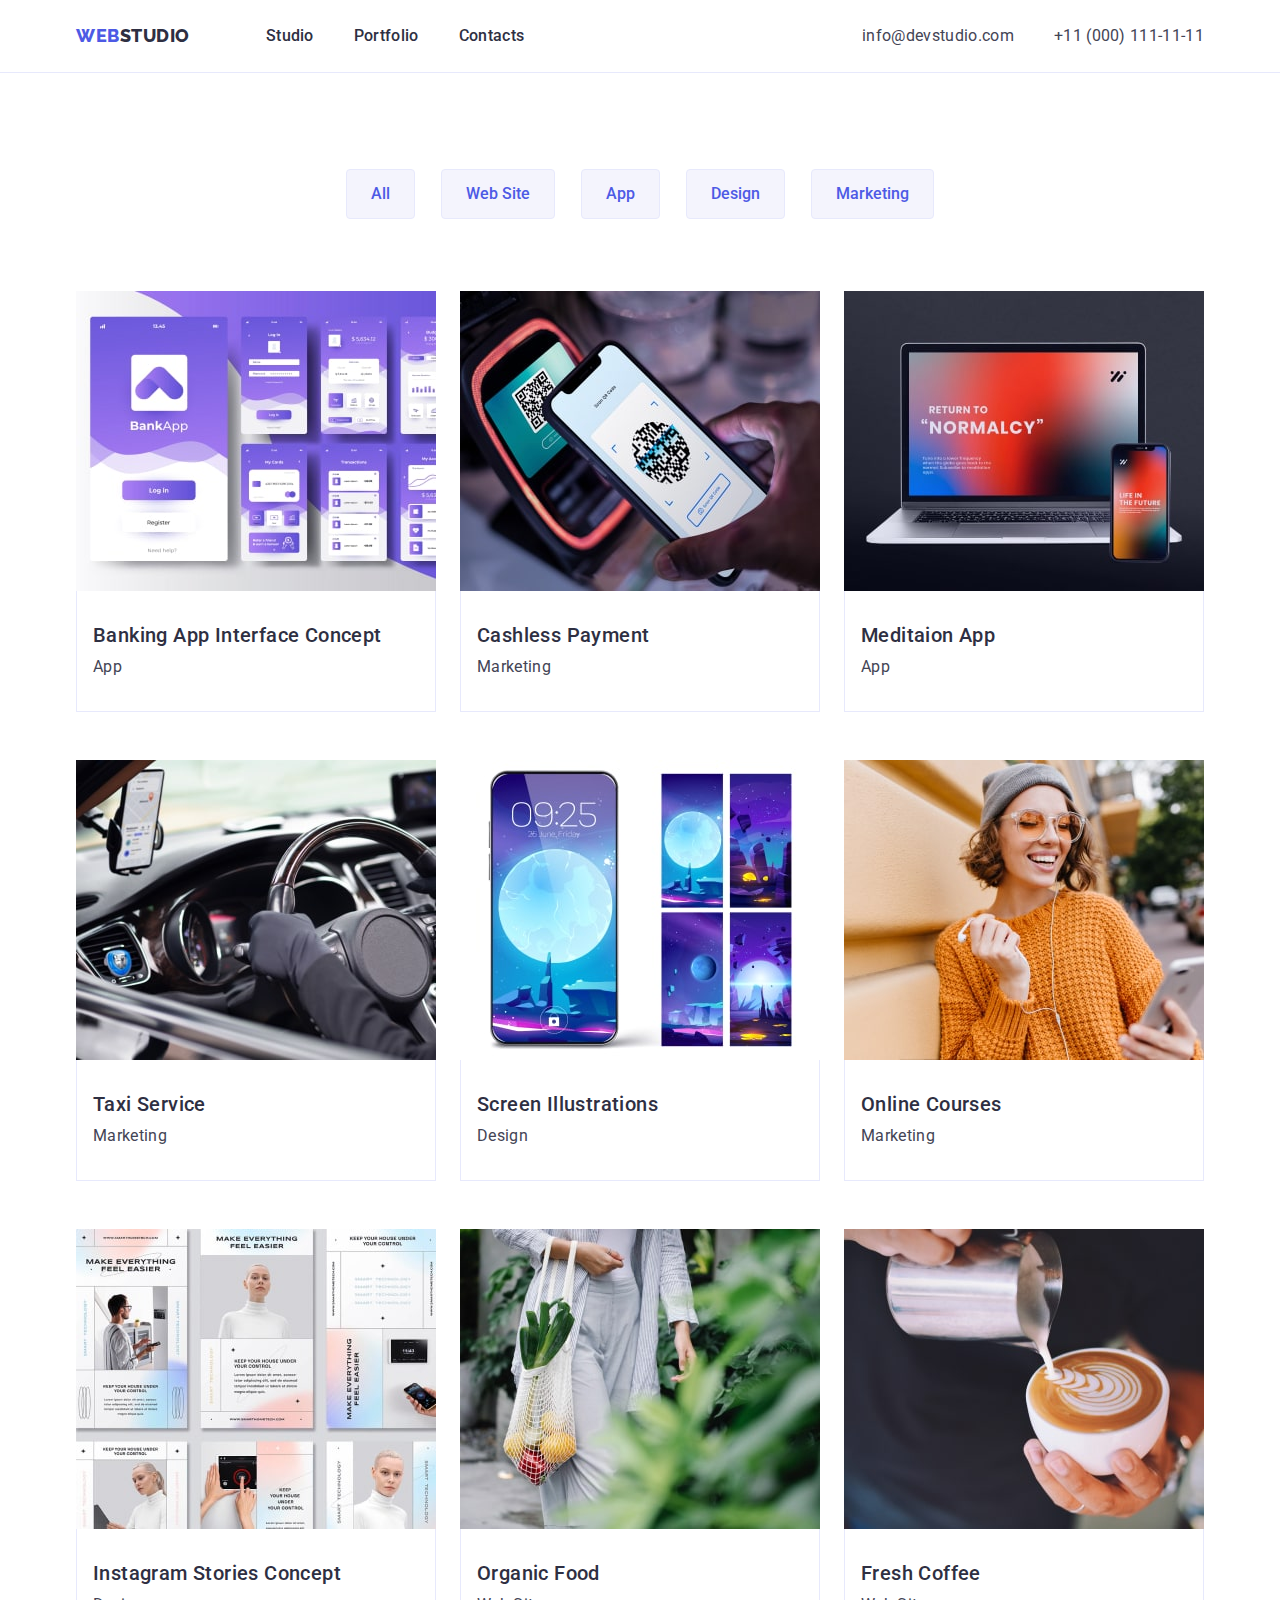
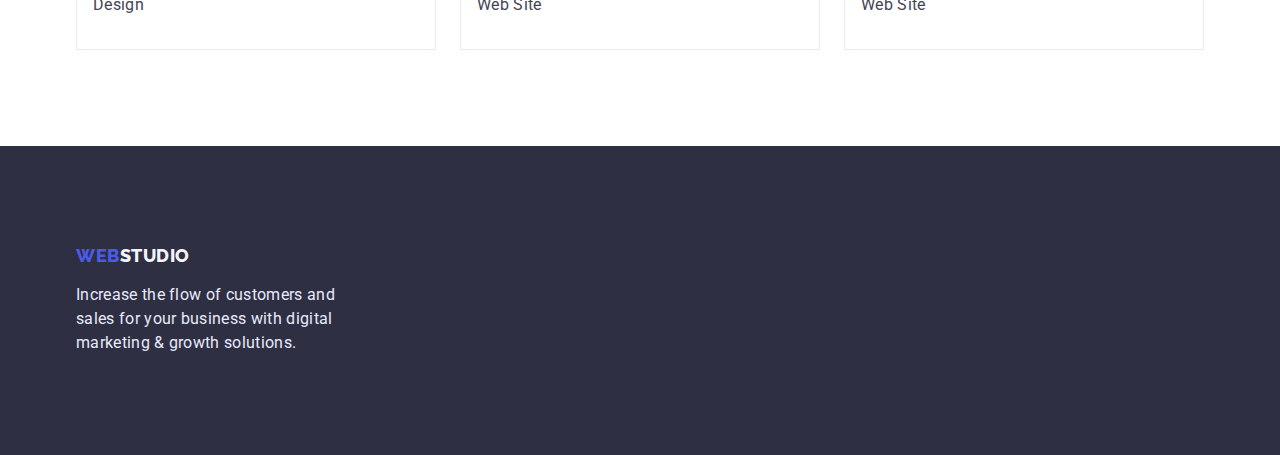
==== portfolio.html @ c12d6942 "copy" ====
<!DOCTYPE html>
<html lang="en">
<head>
    <meta charset="UTF-8">
    <meta http-equiv="X-UA-Compatible" content="IE=edge">
    <meta name="viewport" content="width=device-width, initial-scale=1.0">
    <title>Portfolio</title>
    <link rel="preconnect" href="https://fonts.googleapis.com">
    <link rel="preconnect" href="https://fonts.gstatic.com" crossorigin>
    <link href="https://fonts.googleapis.com/css2?family=Raleway:wght@800&family=Roboto:wght@400;500;700&display=swap" rel="stylesheet">
    <link rel="stylesheet" href="https://cdnjs.cloudflare.com/ajax/libs/modern-normalize/1.1.0/modern-normalize.min.css">
    <link rel="stylesheet" href="./css/styles.css">
</head>
<body>
    <header class="header">
        
        <div class="conteiner">

            <div class="head-list">

                <nav class="head-nav">
                    <a class="logo-title" href="./index.html">Web<span class="logo-title-secondary">Studio</span></a>
                    <ul class="navigate">
                        <li class="item"><a class="navigate-item" href="./index.html">Studio</a></li>
                        <li class="item"><a class="navigate-item" href="./portfolio.html">Portfolio</a></li>
                        <li class="item"><a class="navigate-item" href="">Contacts</a></li>
                        
                    </ul>
                </nav>
                <address>
                    <ul class="link-list" >
                        <li><a class="head-link" href="mailto:info@devstudio.com">info@devstudio.com</a></li>
                        <li><a class="head-link" href="tel:+110001111111">+11 (000) 111-11-11</a></li>
                    </ul>
                </address>

            </div>
           
        </div>
            
        
    </header>
    <section class="portfolio">

        <div class="conteiner">

            <h1 class="visually-hidden">Portfolio</h1>
        
        <ul class="portfolio-nav" >
            <li class="item"><button class="portfilio-btn" type="button">All</button></li>
            <li class="item"><button class="portfilio-btn" type="button">Web Site</button></li>
            <li class="item"><button class="portfilio-btn" type="button">App</button></li>
            <li class="item"><button class="portfilio-btn" type="button">Design</button></li>
            <li class="item"><button class="portfilio-btn" type="button">Marketing</button></li>
         </ul>
         
        
            <ul class="card-list">

            <li class="card">
                <a class="item" href="">
                    <img src="./images/img-5-min.jpg" alt="Bankup">
                    <div class="prtf-text-box">
                        <h2 class="prtf-list-title">Banking App Interface Concept</h2>
                    <p class="item-text">App</p>
                    </div>
                    </a>
                
            </li>
            <li class="card">
                <a class="item" href="">
                    <img src="./images/img-6-min.jpg" alt="Scaner">
                    <div class="prtf-text-box">
                        <h2 class="prtf-list-title" >Cashless Payment</h2>
                    <p class="item-text" >Marketing</p>
                    </div>
                </a>
            </li>
            <li class="card">
                <a class="item" href="">
                    
                    <img src="./images/img-7-min.jpg" alt="Laptop and phone">
                    <div class="prtf-text-box">
                        <h2 class="prtf-list-title" >Meditaion App</h2>
                    <p class="item-text" >App</p>
                    </div>
                    
                </a>
            </li>
            <li class="card">
                <a class="item" href="">
                    <img src="./images/img-8-min.jpg" alt="Car">
                    <div class="prtf-text-box">
                        <h2 class="prtf-list-title" >Taxi Service</h2>
                    <p class="item-text" >Marketing</p>
                    </div>
                </a>
            </li>
            <li class="card">
                <a class="item" href="">
                    <img src="./images/img-9-min.jpg" alt="Screen Illustrations">
                    <div class="prtf-text-box">
                        <h2 class="prtf-list-title" >Screen Illustrations</h2>
                    <p class="item-text" >Design</p>
                    </div>
                    </a>
            </li>
            <li class="card">
                <a class="item" href="">
                    
                    <img src="./images/img-10-min.jpg" alt="Girl">
                    <div class="prtf-text-box">
                        <h2 class="prtf-list-title" >Online Courses</h2>
                    <p class="item-text" >Marketing</p>
                    </div>
                    
                </a>
            </li>
            <li class="card">
                <a class="item" href="">
                    
                    <img src="./images/img-11-min.jpg" alt="Instagram Stories Concept">
                    <div class="prtf-text-box">
                        <h2 class="prtf-list-title" >Instagram Stories Concept</h2>
                    <p class="item-text" >Design</p>
                    </div>
                    
                </a>
            </li>
            <li class="card">
                <a class="item" href="">
                    
                    <img src="./images/img-12-min.jpg" alt="Organic Food">
                    <div class="prtf-text-box">
                        <h2 class="prtf-list-title" >Organic Food</h2>
                    <p class="item-text" >Web Site</p>
                    </div>
                    
                </a>
            </li >
            <li class="card">
                <a class="item" href="">
                    
                    <img src="./images/img-13-min.jpg" alt="Fresh Coffee">
                    <div class="prtf-text-box">
                        <h2 class="prtf-list-title" >Fresh Coffee</h2>
                    <p class="item-text" >Web Site</p>
                    </div>
                    
                </a>
            </li>
        </ul>
            
        </div>

    </section>
    <footer class="footer">
        <div class="conteiner">
            <a class="footer-logo" href="./index.html">Web<span class="footer-logo-secondary">Studio</span></a>
        <p class="footer-text">Increase the flow of customers and sales for your business with digital marketing & growth solutions.</p>
        </div>
        
    </footer>


</body>
</html>
---- css/styles.css ----
html{
   box-sizing:border-box;
}

*, *::before, *::after{
   box-sizing: inherit;
}


h1,h2,h3,h4,h5,h6,p{
   margin: 0;
}

ul{
   margin: 0;
   padding: 0;
}
:root {
--primary-text-color: rgba(67, 68, 85, 1);
--title-text-color: rgba(46, 47, 66, 1);
--accent-color: rgba(0, 0, 0, 0.15);
--seccondary-logo-color: rgba(77, 90, 229, 1);
--text-color: rgba(255, 255, 255, 1);
--secondary-bgc: rgba(244, 244, 253, 1);
--fotter-text: rgba(231, 233, 252, 1);
    


}
img{
   width: 100%;
   display: block;
}

body {
    background-color: white;
    font-family: 'Roboto',sans-serif;
    margin: 0;
}
li{
    list-style: none;
}

.conteiner{
   width: 1158px;
   margin-left: auto;
   margin-right: auto;
   padding-right: 15px;
   padding-left: 15px;
  
   
}

/*Хедер */

.header{
  border-bottom:  1px solid #E7E9FC;;
  
}

.head-list{
   display: flex;
   justify-content: space-between;
}



.head-nav{
   display: flex;
   align-items: center;
  


}

.navigate{
   display: flex;
   align-items: center;

}

.link-list{
   display: flex;
   align-items: center;
  

}

.logo-title {
    font-family:'Raleway';
    color: var(--seccondary-logo-color);
    text-decoration: none;
    text-transform: uppercase;
    font-weight: 800;
    font-size: 18px;
    line-height: 1.33;
    letter-spacing: 0.03em;
    margin-right: 76px;
    padding-top: 24px;
  padding-bottom: 24px;
    

}
 .logo-title-secondary{
    
    color: var(--title-text-color);
    
    
   
    
 }

 .navigate > .item:not(:last-child) {
   margin-right: 40px;
 }

 .navigate-item{color: var(--title-text-color);
   
    text-decoration: none;
    font-weight: 500;
font-size: 16px;
line-height: 1.5;
letter-spacing: 0.02em;
padding-top: 24px;
padding-bottom: 24px;



}

 .navigate-item:hover,
 .navigate-item:focus{
   color: var(--seccondary-logo-color);
 }

 .head-link{
   display: block;
   font-style: normal;
    color: var(--primary-text-color);
    text-decoration: none;
    font-size: 16px;
line-height: 1.5;
letter-spacing: 0.02em;
margin-left: 40px;
padding-top: 24px;
padding-bottom: 24px;

 }
 .head-link:hover,
 .head-link:focus{
   color: var(--seccondary-logo-color);
 }

 /* Герой */



 .hero{
    background-color: var(--title-text-color);
    padding-top: 188px;
    padding-bottom: 188px;

 }
 
 .hero-title{
   display: block;
    color: var(--text-color);
    margin-bottom: 50px;
font-size: 56px;
line-height: 1.07;
text-align: center;
letter-spacing: 0.02em;

 }

 .hero-button{
   margin:0 auto;
   display: block;
    background-color:var(--seccondary-logo-color);
    color: var(--text-color);
    font-size: 16px;
line-height: 1.5;
letter-spacing: 0.04em;
cursor: pointer;
padding: 16px 32px;
border-radius: 4px;
border: none;
 }
 


 /* Вторая секция секция */

 .friend{
   padding-top: 120px;
   padding-bottom: 120px;
 }

 .visually-hidden {
    position: absolute;
      white-space: nowrap;
      width: 1px;
      height: 1px;
      overflow: hidden;
      border: 0;
      padding: 0;
      clip: rect(0 0 0 0);
      clip-path: inset(50%);
      margin: -1px;
  }

  .friend-list{
   display: flex;
   margin: 0;
   padding: 0;

  }

  .friend-list > .item{
   width: 265px;
   height: 100px;
    margin-right: 24px;
   
  }

  .friend-list > .item:last-child{
   margin-right: 0;
  }


 .friend-title{
   
    color: var(--title-text-color);
    font-weight: 500;
font-size: 20px;
line-height: 1.2;
letter-spacing: 0.02em;
margin-bottom: 8px;
 }
 
 .friend-text{
    color: var(--primary-text-color);
    font-size: 16px;
line-height: 1.5;
letter-spacing: 0.02em;
 }

 /* Третяя секция */

 .act{
   padding-bottom: 120px;
 }

 .act-title{
    color: var(--title-text-color);
    font-size: 36px;
line-height: 40p1.11;
text-align: center;
letter-spacing: 0.02em;
margin-bottom: 70px;

 }

 .act-list{
   display: flex;
   
 }

 .act-list > .item:not(:last-child){
margin-right: 24px;

 }

 /* Четверта секція */

 .team{
    background-color:var(--secondary-bgc) ;
    padding-top:120px ;
    padding-bottom: 120px;
 }

 .team-main-titel{
   display: block;
   text-align: center;
    color: var(--title-text-color);
    font-size: 36px;
line-height: 1.11;
letter-spacing: 0.02em;
margin-bottom: 70px;

 }

 .team-list{
   display: flex;
 }

 .team-list > .item{
   margin-right: 24px;
   background-color: var(--text-color);
   border-radius: 0px 0px 4px 4px;

 }

 .team-list > .item:last-child{
   margin-right: 0;
 }

 .team-img{
   margin-bottom: 32px;
 }

 .team-title{
    color: var(--title-text-color);
    font-size: 20px;
line-height: 1.2;
letter-spacing: 0.02em;
margin-bottom: 8px;
text-align: center;
    
 }

 .team-text{
    color: var(--primary-text-color);
    font-size: 16px;
line-height: 1.5;
letter-spacing: 0.02em;
margin-bottom: 32px;
text-align: center;
 }
 /* Футер */


 .footer{
    background-color: var(--title-text-color);
    padding-top: 100px;
    padding-bottom: 100px;
 }
 .footer-logo{
   display: block;
    font-family: 'Raleway';
    color: var(--seccondary-logo-color);
    text-transform: uppercase;
    font-weight: 800;
font-size: 18px;
line-height: 1.16;
letter-spacing: 0.03em;
text-decoration: none;

padding-bottom: 16px;


 }
 .footer-logo-secondary{
 color: var(--secondary-bgc);
 }

 .footer-text{
   display: block;
    color: var(--fotter-text);
    font-size: 16px;
line-height: 1.5;
letter-spacing: 0.02em;
width: 264px;


 }

 /*----------------- Сторінка партфоліо----------------- */

 .portfolio{
   padding-top: 96px;
   padding-bottom: 96px;
 }


 /* Навігація */
 
 .portfolio-nav{
   display: flex;
   width: 620px;
   margin-left: auto;
   margin-right: auto;
   
   padding-left: 15px;
   padding-right: 15px;
   justify-content: space-around;
   
 }

 .portfolio-nav > .item:not(:last-child){
   margin-right: 24px;
  

 }


 .portfilio-btn{
   border: none;
   font-family:'Roboto',sans-serif ;
   font-weight: 500;
   font-size: 16px;
line-height: 1.5;
    color: var(--seccondary-logo-color);
    background-color: var(--secondary-bgc);
    cursor: pointer;
    padding: 12px 24px;
    border: 1px solid #E7E9FC;
border-radius: 4px;

 }
 .portfilio-btn:hover,
 .partfolio-btn:focus{
    color:var(--text-color) ;
    background-color: rgba(64, 75, 191, 1);
    border: 1px solid rgba(64, 75, 191, 1);;


 }

 /* Секція партфоліо */

 .item{
    text-decoration: none;
 }

 
 

 .conteiner-prtf{
   width: 1130px;
   margin-left: auto;
   margin-right: auto;
   padding-right: 15px;
   padding-left: 15px;
  
 }

 .card-list{
   display: flex;
   flex-wrap: wrap;
   margin-left: -24px;
   margin-bottom: -48px;
 
 margin-top: 72px;
   
   
   
 }

 .card{
 flex-basis: calc(100% / 3 - 24px);
 margin-left: 24px;
 margin-bottom: 48px;
 

 }

 .prtf-text-box{
   padding: 32px 16px;
   border: 1px solid #E7E9FC;
   border-top: none;
  
 }

 .prtf-list-title{
    color: var(--title-text-color);
    font-weight: 500;
font-size: 20px;
line-height: 1.2;
letter-spacing: 0.02em;
margin-bottom: 8px;



 }

 .item-text{
    color: var(--primary-text-color);
    font-size: 16px;
line-height: 1.5;
letter-spacing: 0.02em;

 }
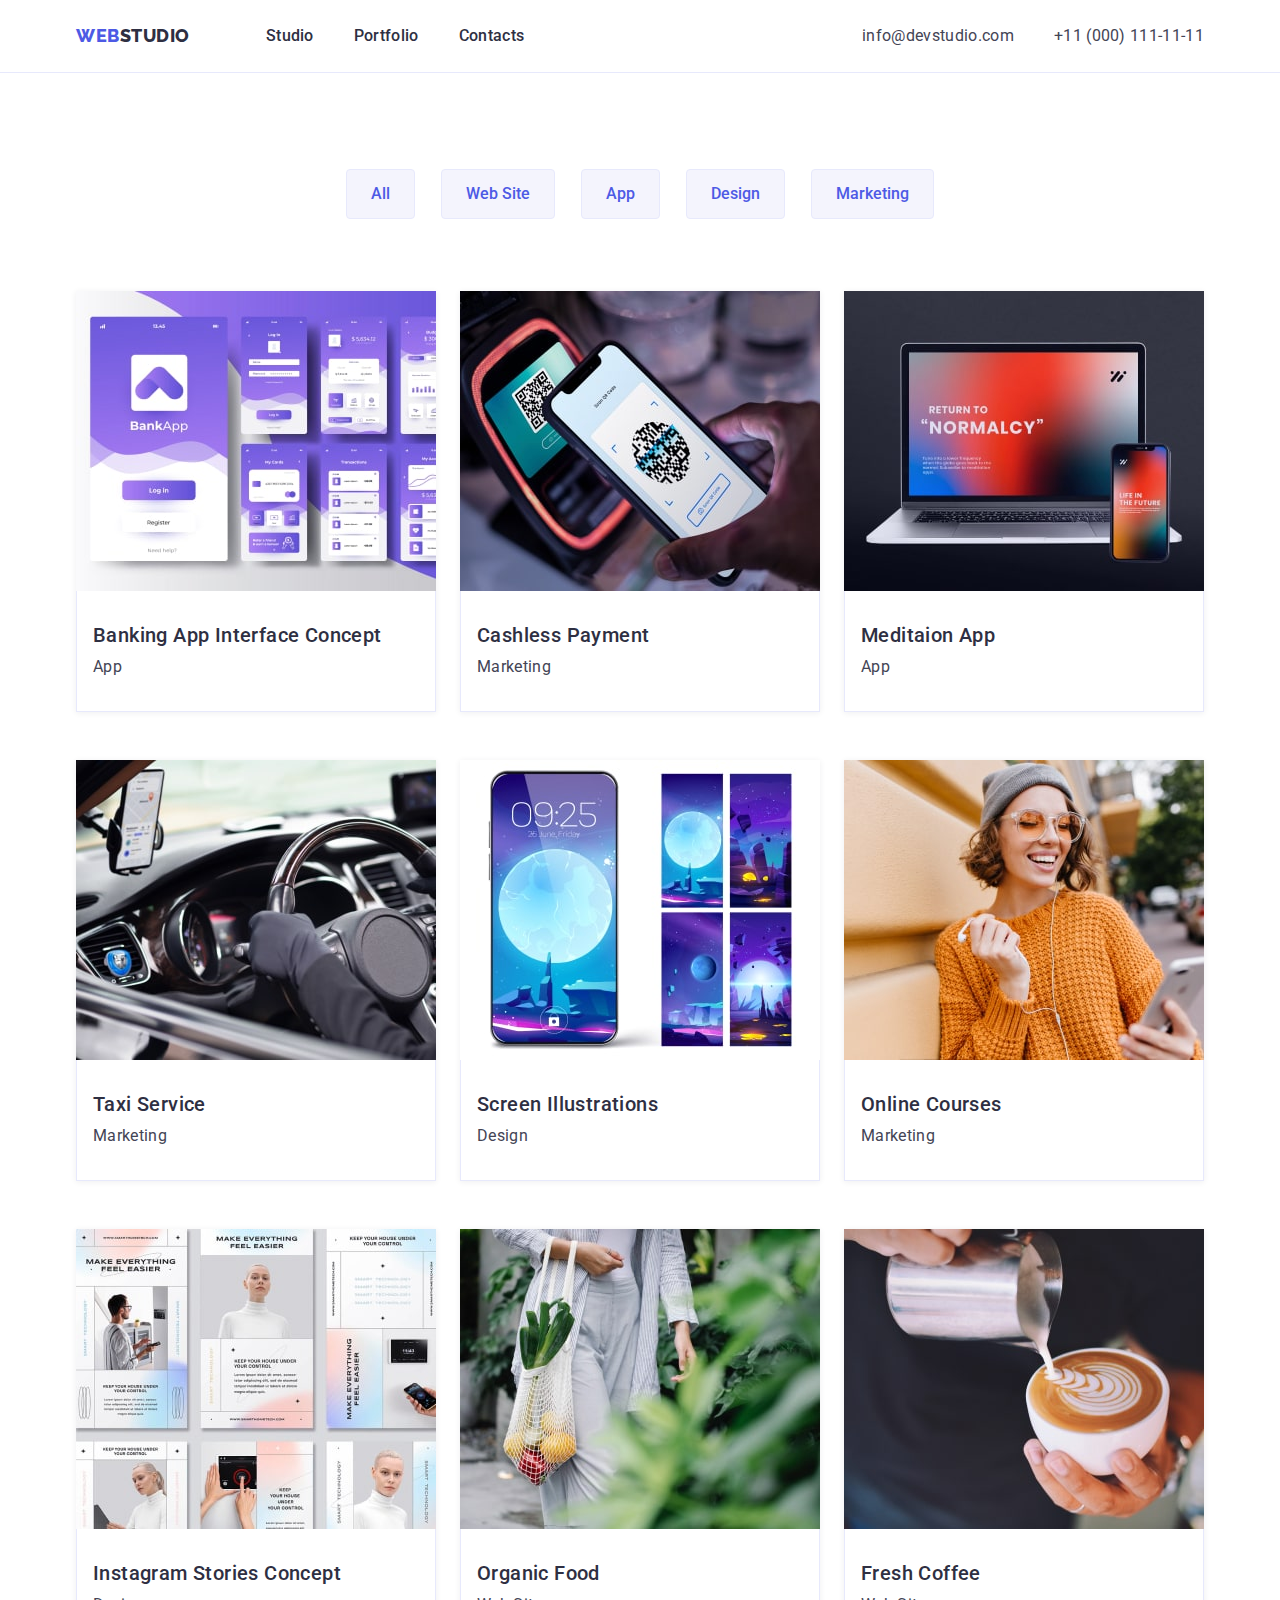
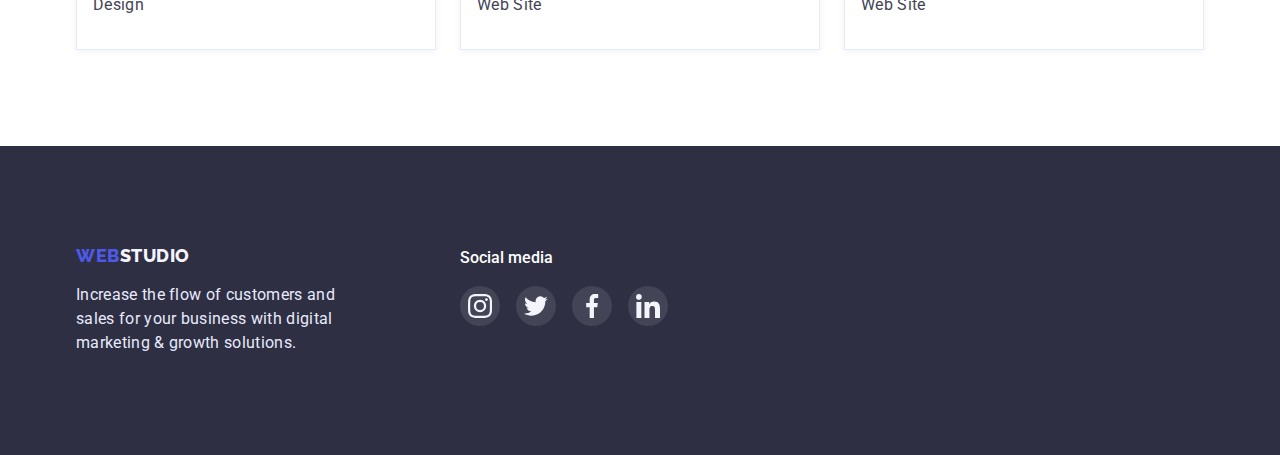
==== commit 30156bfb: "changes" ====
--- a/portfolio.html
+++ b/portfolio.html
@@ -156,8 +156,45 @@
     </section>
     <footer class="footer">
         <div class="conteiner">
-            <a class="footer-logo" href="./index.html">Web<span class="footer-logo-secondary">Studio</span></a>
-        <p class="footer-text">Increase the flow of customers and sales for your business with digital marketing & growth solutions.</p>
+            <div class="footer-content">
+                <div class="fotter-content-first">
+                    <a class="footer-logo" href="./index.html">Web<span class="footer-logo-secondary">Studio</span></a>
+                <p class="footer-text">Increase the flow of customers and sales for your business with digital marketing & growth solutions.</p>
+                </div>
+            
+                <div class="fotter-content-secondary">
+                    <p class="footer-text-secondary">Social media</p>
+                    <ul class="footer-sm-list">
+                        <li class="item">
+                            <a class="footer-icon-box" href="">
+                                <svg class="footer-icon">
+                                <use href="./images/sprite.svg#icon-instagram"></use></svg>
+                            </a>
+                        </li>
+                        <li class="item">
+                            <a class="footer-icon-box" href="">
+                                <svg class="footer-icon">
+                                <use href="./images/sprite.svg#icon-twitter"></use></svg>
+                            </a>
+                        </li>
+                        <li class="item">
+                            <a class="footer-icon-box" href="">
+                                <svg class="footer-icon">
+                                <use href="./images/sprite.svg#icon-facebook"></use></svg>
+                            </a>
+                        </li>
+                        <li class="item">
+                            <a class="footer-icon-box" href="">
+                                <svg class="footer-icon">
+                                <use href="./images/sprite.svg#icon-linkedin"></use></svg>
+                            </a>
+                        </li>
+                    </ul>
+                
+                
+
+            </div>
+            </div>
         </div>
         
     </footer>
--- a/css/styles.css
+++ b/css/styles.css
@@ -155,12 +155,21 @@
 
 
 
+
  .hero{
-    background-color: var(--title-text-color);
-    padding-top: 188px;
-    padding-bottom: 188px;
-
- }
+  padding-top: 188px;
+  padding-bottom: 188px;
+  background-image: linear-gradient(rgba(46, 47, 66, 0.7),rgba(46, 47, 66, 0.7)), url(../images/people-office.jpg);
+  background-repeat: no-repeat;
+background-position: center;
+      
+ }
+ 
+
+
+ 
+  
+ 
  
  .hero-title{
    display: block;
@@ -187,6 +196,10 @@
 border: none;
  }
  
+ .hero-button:hover,.hero-button:focus{
+  background-color: rgba(64, 75, 191, 1);
+  box-shadow: 0px 4px 4px rgba(0, 0, 0, 0.15);
+ }
 
 
  /* Вторая секция секция */
@@ -194,6 +207,23 @@
  .friend{
    padding-top: 120px;
    padding-bottom: 120px;
+   
+ }
+
+ .friend-icon-box{
+box-sizing: border-box;
+  width: 264px;
+  background-color: var(--secondary-bgc);
+  border-radius: 4px;
+ }
+
+ .friend-icon{
+  height: 64px;
+  width: 64px;
+  margin-left: 100px;
+  margin-top: 24px;
+  margin-bottom: 24px;
+ 
  }
 
  .visually-hidden {
@@ -218,7 +248,6 @@
 
   .friend-list > .item{
    width: 265px;
-   height: 100px;
     margin-right: 24px;
    
   }
@@ -236,6 +265,7 @@
 line-height: 1.2;
 letter-spacing: 0.02em;
 margin-bottom: 8px;
+margin-top: 8px;
  }
  
  .friend-text{
@@ -248,6 +278,7 @@
  /* Третяя секция */
 
  .act{
+  
    padding-bottom: 120px;
  }
 
@@ -272,6 +303,41 @@
  }
 
  /* Четверта секція */
+
+ .team-icon-box{
+  display: block;
+  background-color: var(--seccondary-logo-color);
+  border-radius: 50%;
+  width: 40px;
+  height: 40px;
+ }
+
+ .team-icon-box:hover,.team-icon-box:focus{
+  background-color: rgba(64, 75, 191, 1);
+ }
+
+ .team-icon{
+  width: 16px;
+  height: 16px;
+  margin-left: 12px;
+  margin-top: 12px;
+
+
+ }
+
+ .team-sm-list{
+  display: flex;
+  margin-top: 8px;
+  margin-left: 16px;
+  margin-bottom: 32px;
+ }
+
+ .team-sm-list > .item:not(:last-child){
+
+  margin-right: 24px;
+ }
+
+
 
  .team{
     background-color:var(--secondary-bgc) ;
@@ -298,6 +364,7 @@
    margin-right: 24px;
    background-color: var(--text-color);
    border-radius: 0px 0px 4px 4px;
+   box-shadow: 0px 1px 6px rgba(46, 47, 66, 0.08), 0px 1px 1px rgba(46, 47, 66, 0.16), 0px 2px 1px rgba(46, 47, 66, 0.08);
 
  }
 
@@ -324,11 +391,107 @@
     font-size: 16px;
 line-height: 1.5;
 letter-spacing: 0.02em;
-margin-bottom: 32px;
+
 text-align: center;
  }
+
+ /* Секция 5 */
+
+ .customers-title{
+  font-weight: 700;
+font-size: 36px;
+line-height: 1.16;
+text-align: center;
+letter-spacing: 0.03em;
+margin-bottom: 72px;
+ }
+
+ .customers{
+  padding-top: 130px;
+  padding-bottom: 120px;
+ }
+
+ .company-list{
+  display: flex;
+ }
+
+ .company-logo-box{
+  display: block;
+  margin-right: 24px; 
+ }
+
+ .company-logo{
+  fill: black;
+  fill: #8E8F99;
+
+  width: 168px;
+  height: 88px;
+  border: 1px solid #8E8F99;
+border-radius: 4px;
+padding: 16px 32px;
+
+ }
+
+ .customers-icon{
+  
+ }
+
+ .company-logo:hover{
+  fill: #4D5AE5;;
+  border: 1px solid #4D5AE5; ;
+
+ }
+
+ .company-logo-box:last-child{
+  margin-right: 0;
+ }
+
+
  /* Футер */
 
+
+ .footer-content{
+  display: flex;
+ }
+
+ .fotter-content-secondary{
+  margin-left: 120px;
+ }
+
+ .footer-sm-list{
+  display: flex;
+  
+ }
+
+ .footer-text-secondary{
+  font-family: 'Roboto';
+font-style: normal;
+font-weight: 500;
+font-size: 16px;
+line-height: 1.5;
+color: var(--text-color);
+margin-bottom: 16px;
+ }
+
+ .footer-icon-box{
+  display: block;
+  background-color: rgba(255, 255, 255, 0.1);;
+  border-radius: 50%;
+  width: 40px;
+  height: 40px;
+  margin-right: 16px;
+ }
+
+ .footer-icon-box:hover,.footer-icon-box:focus{
+  background-color: #31D0AA;
+ }
+
+ .footer-icon{
+  width: 24px;
+  height: 24px;
+  margin-top: 8px;
+  margin-left: 8px;
+ }
 
  .footer{
     background-color: var(--title-text-color);
@@ -413,6 +576,7 @@
     color:var(--text-color) ;
     background-color: rgba(64, 75, 191, 1);
     border: 1px solid rgba(64, 75, 191, 1);;
+    box-shadow: 0px 3px 1px rgba(0, 0, 0, 0.1), 0px 2px 1px rgba(0, 0, 0, 0.08), 0px 2px 2px rgba(0, 0, 0, 0.12);
 
 
  }
@@ -451,6 +615,7 @@
  flex-basis: calc(100% / 3 - 24px);
  margin-left: 24px;
  margin-bottom: 48px;
+ box-shadow: 0px 1px 6px rgba(46, 47, 66, 0.08);
  
 
  }
